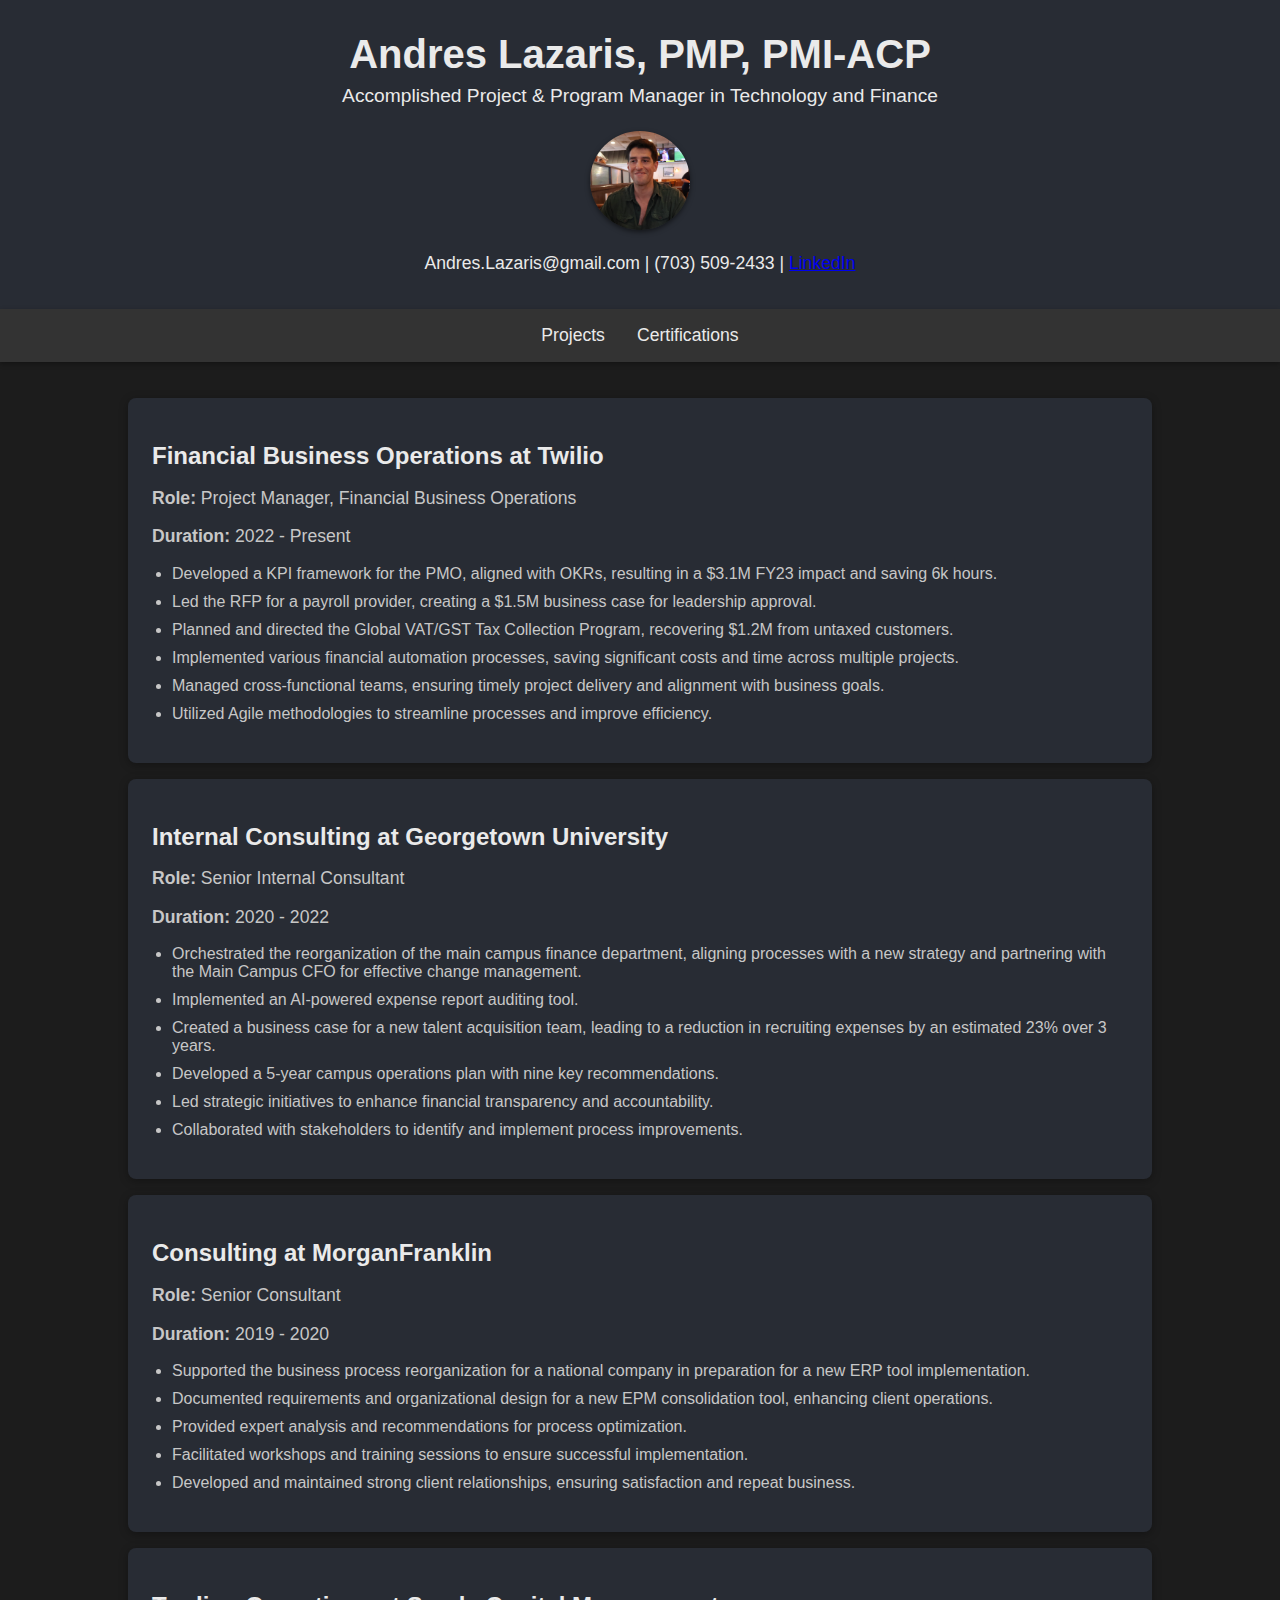
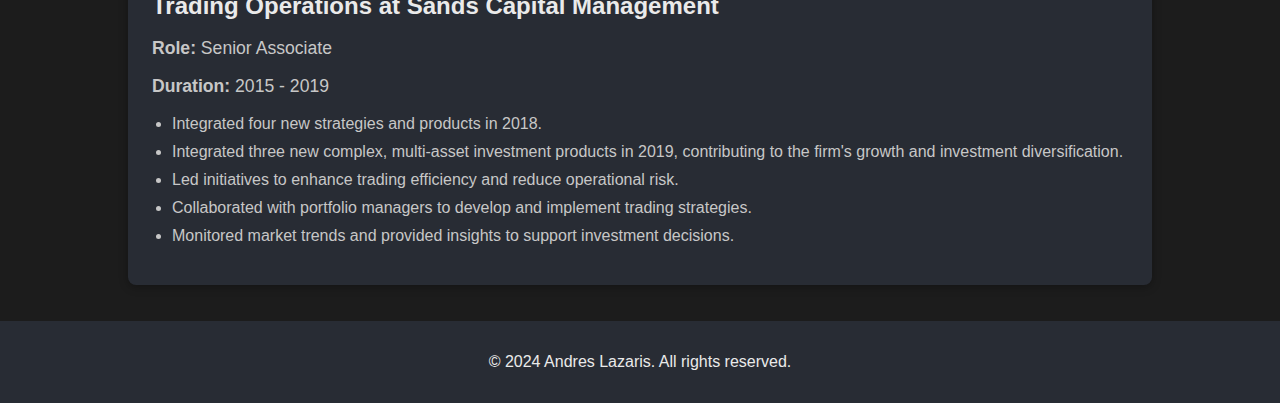
==== index.html @ 1d7e95e0 "Update index.html" ====
<!DOCTYPE html>
<html lang="en">
<head>
    <meta charset="UTF-8">
    <meta name="viewport" content="width=device-width, initial-scale=1.0">
    <title>Andres Lazaris - Accomplished Project & Program Manager</title>
    <link rel="stylesheet" href="https://cdnjs.cloudflare.com/ajax/libs/font-awesome/6.0.0-beta3/css/all.min.css">
    <style>
        body {
            font-family: 'Segoe UI', Tahoma, Geneva, Verdana, sans-serif;
            margin: 0;
            padding: 0;
            background-color: #1c1c1c;
            color: #eaeaea;
            display: flex;
            flex-direction: column;
            min-height: 100vh;
        }
        header {
            background-color: #282c34;
            color: #eaeaea;
            padding: 2rem 0;
            text-align: center;
            box-shadow: 0 2px 5px rgba(0, 0, 0, 0.3);
            display: flex;
            flex-direction: column;
            align-items: center;
        }
        header h1 {
            margin: 0;
            font-size: 2.5rem;
        }
        header p {
            font-size: 1.2rem;
            margin: 0.5rem 0;
        }
        .contact-info {
            margin-top: 1rem;
            text-align: center;
        }
        .contact-info img {
            border-radius: 50%;
            width: 100px;
            height: auto;
            box-shadow: 0 2px 5px rgba(0, 0, 0, 0.5);
            margin-bottom: 1rem;
        }
        .contact-info p {
            margin: 0.2rem 0;
            font-size: 1.1em;
        }
        nav {
            display: flex;
            justify-content: center;
            background-color: #333;
            box-shadow: 0 2px 5px rgba(0, 0, 0, 0.3);
        }
        nav a {
            color: #eaeaea;
            padding: 1rem;
            text-decoration: none;
            font-size: 1.1rem;
        }
        nav a:hover {
            background-color: #555;
        }
        .container {
            width: 80%;
            margin: 0 auto;
            padding: 20px;
            flex: 1;
        }
        .project, .certifications {
            background-color: #282c34;
            padding: 1.5rem;
            margin: 1rem 0;
            box-shadow: 0 2px 10px rgba(0, 0, 0, 0.3);
            transition: transform 0.3s ease;
            border-radius: 8px;
        }
        .project:hover, .certifications:hover {
            transform: translateY(-5px);
        }
        .project h2, .certifications h2 {
            color: #eaeaea;
            margin-bottom: 10px;
        }
        .project p, .certifications p {
            color: #c7c7c7;
            font-size: 1.1em;
        }
        .project ul, .certifications ul {
            color: #c7c7c7;
            padding-left: 20px;
        }
        .project ul li, .certifications ul li {
            margin-bottom: 10px;
        }
        footer {
            text-align: center;
            padding: 1rem 0;
            background-color: #282c34;
            color: #eaeaea;
        }
        .content-section {
            display: none;
        }
        .content-section.active {
            display: block;
        }
    </style>
    <script>
        function showSection(sectionId) {
            const sections = document.querySelectorAll('.content-section');
            sections.forEach(section => section.classList.remove('active'));
            document.getElementById(sectionId).classList.add('active');
        }
    </script>
</head>
<body onload="showSection('projects')">
    <header>
        <h1>Andres Lazaris, PMP, PMI-ACP</h1>
        <p>Accomplished Project & Program Manager in Technology and Finance</p>
        <div class="contact-info">
            <img src="images/selfie.png" alt="Andres Lazaris">
            <p>Andres.Lazaris@gmail.com | (703) 509-2433 | <a href="https://www.linkedin.com/in/andreslazaris">LinkedIn</a></p>
        </div>
    </header>
    <nav>
        <a href="javascript:void(0)" onclick="showSection('projects')">Projects</a>
        <a href="javascript:void(0)" onclick="showSection('certifications')">Certifications</a>
    </nav>
    <div class="container">
        <div id="projects" class="content-section active">
            <div class="project">
                <h2>Financial Business Operations at Twilio</h2>
                <p><strong>Role:</strong> Project Manager, Financial Business Operations</p>
                <p><strong>Duration:</strong> 2022 - Present</p>
                <ul>
                    <li>Developed a KPI framework for the PMO, aligned with OKRs, resulting in a $3.1M FY23 impact and saving 6k hours.</li>
                    <li>Led the RFP for a payroll provider, creating a $1.5M business case for leadership approval.</li>
                    <li>Planned and directed the Global VAT/GST Tax Collection Program, recovering $1.2M from untaxed customers.</li>
                    <li>Implemented various financial automation processes, saving significant costs and time across multiple projects.</li>
                    <li>Managed cross-functional teams, ensuring timely project delivery and alignment with business goals.</li>
                    <li>Utilized Agile methodologies to streamline processes and improve efficiency.</li>
                </ul>
            </div>
            <div class="project">
                <h2>Internal Consulting at Georgetown University</h2>
                <p><strong>Role:</strong> Senior Internal Consultant</p>
                <p><strong>Duration:</strong> 2020 - 2022</p>
                <ul>
                    <li>Orchestrated the reorganization of the main campus finance department, aligning processes with a new strategy and partnering with the Main Campus CFO for effective change management.</li>
                    <li>Implemented an AI-powered expense report auditing tool.</li>
                    <li>Created a business case for a new talent acquisition team, leading to a reduction in recruiting expenses by an estimated 23% over 3 years.</li>
                    <li>Developed a 5-year campus operations plan with nine key recommendations.</li>
                    <li>Led strategic initiatives to enhance financial transparency and accountability.</li>
                    <li>Collaborated with stakeholders to identify and implement process improvements.</li>
                </ul>
            </div>
            <div class="project">
                <h2>Consulting at MorganFranklin</h2>
                <p><strong>Role:</strong> Senior Consultant</p>
                <p><strong>Duration:</strong> 2019 - 2020</p>
                <ul>
                    <li>Supported the business process reorganization for a national company in preparation for a new ERP tool implementation.</li>
                    <li>Documented requirements and organizational design for a new EPM consolidation tool, enhancing client operations.</li>
                    <li>Provided expert analysis and recommendations for process optimization.</li>
                    <li>Facilitated workshops and training sessions to ensure successful implementation.</li>
                    <li>Developed and maintained strong client relationships, ensuring satisfaction and repeat business.</li>
                </ul>
            </div>
            <div class="project">
                <h2>Trading Operations at Sands Capital Management</h2>
                <p><strong>Role:</strong> Senior Associate</p>
                <p><strong>Duration:</strong> 2015 - 2019</p>
                <ul>
                    <li>Integrated four new strategies and products in 2018.</li>
                    <li>Integrated three new complex, multi-asset investment products in 2019, contributing to the firm's growth and investment diversification.</li>
                    <li>Led initiatives to enhance trading efficiency and reduce operational risk.</li>
                    <li>Collaborated with portfolio managers to develop and implement trading strategies.</li>
                    <li>Monitored market trends and provided insights to support investment decisions.</li>
                </ul>
            </div>
        </div>
        <div id="certifications" class="content-section">
            <div class="certifications">
                <h2>Certifications</h2>
                <ul>
                    <li>Project Management Professional (PMP)</li>
                    <li>Agile Certified Practitioner (PMI-ACP)</li>
                    <li>PMI Organizational Transformation</li>
                </ul>
            </div>
        </div>
    </div>
    <footer>
        <p>© 2024 Andres Lazaris. All rights reserved.</p>
    </footer>
</body>
</html>
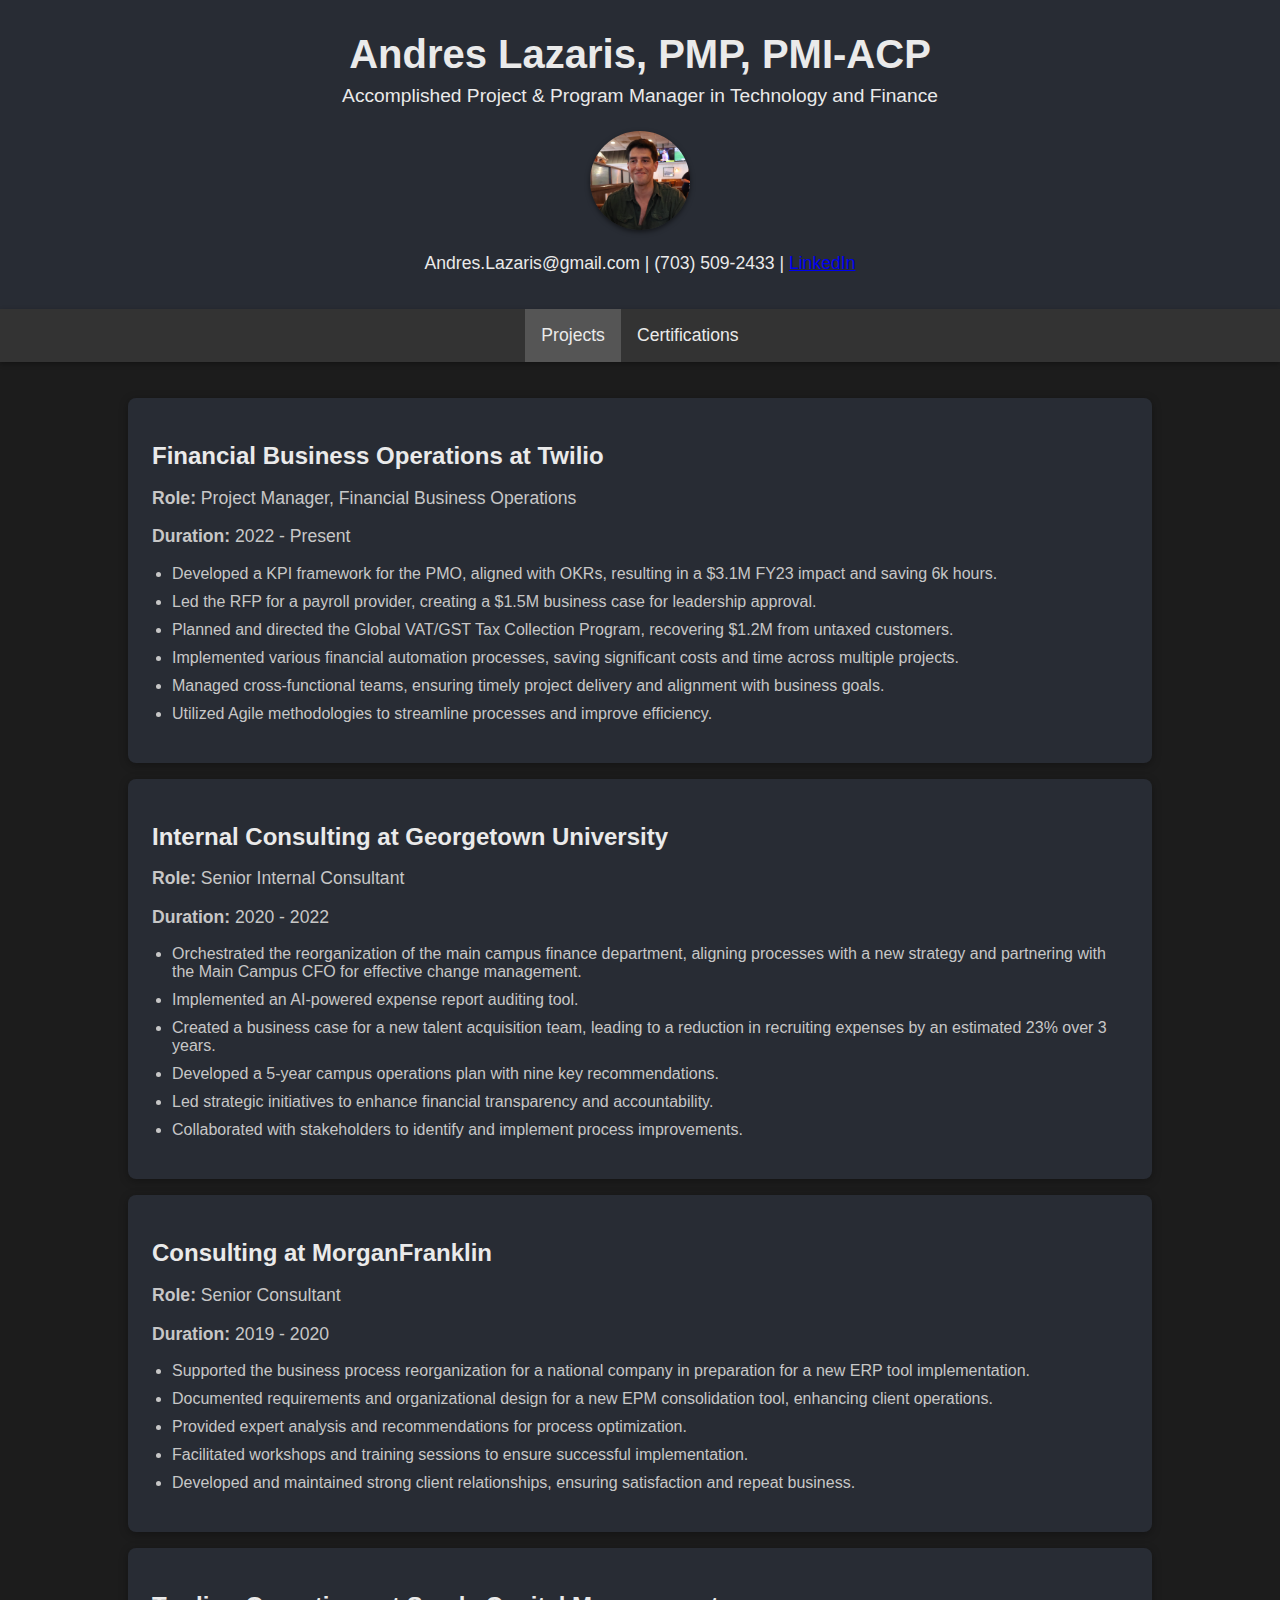
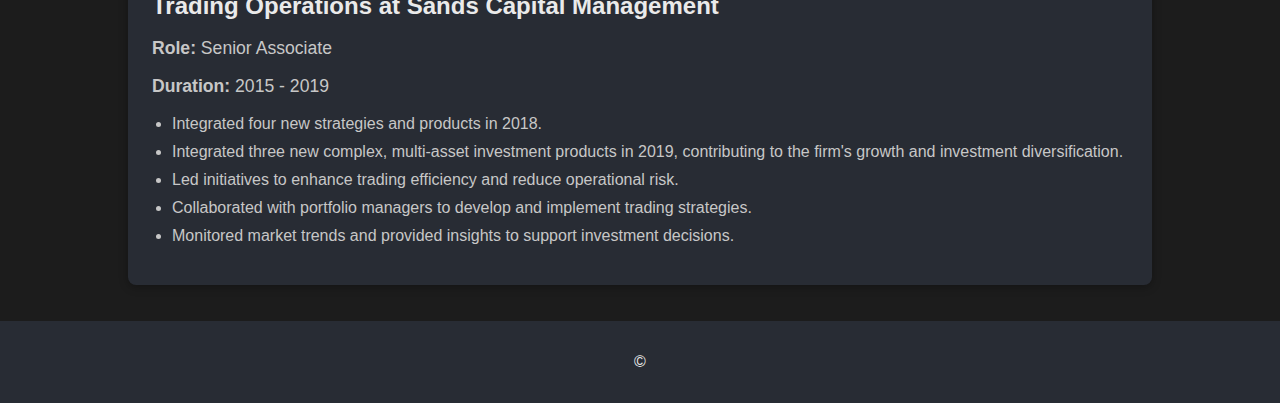
==== commit 8b104270: "Update index.html" ====
--- a/index.html
+++ b/index.html
@@ -61,7 +61,7 @@
             text-decoration: none;
             font-size: 1.1rem;
         }
-        nav a:hover {
+        nav a:hover, nav a.active {
             background-color: #555;
         }
         .container {
@@ -114,6 +114,10 @@
             const sections = document.querySelectorAll('.content-section');
             sections.forEach(section => section.classList.remove('active'));
             document.getElementById(sectionId).classList.add('active');
+
+            const navLinks = document.querySelectorAll('nav a');
+            navLinks.forEach(link => link.classList.remove('active'));
+            document.querySelector(`nav a[href="javascript:void(0)"`).classList.add('active');
         }
     </script>
 </head>
@@ -127,7 +131,7 @@
         </div>
     </header>
     <nav>
-        <a href="javascript:void(0)" onclick="showSection('projects')">Projects</a>
+        <a href="javascript:void(0)" onclick="showSection('projects')" class="active">Projects</a>
         <a href="javascript:void(0)" onclick="showSection('certifications')">Certifications</a>
     </nav>
     <div class="container">
@@ -195,7 +199,4 @@
         </div>
     </div>
     <footer>
-        <p>© 2024 Andres Lazaris. All rights reserved.</p>
-    </footer>
-</body>
-</html>
+        <p>©
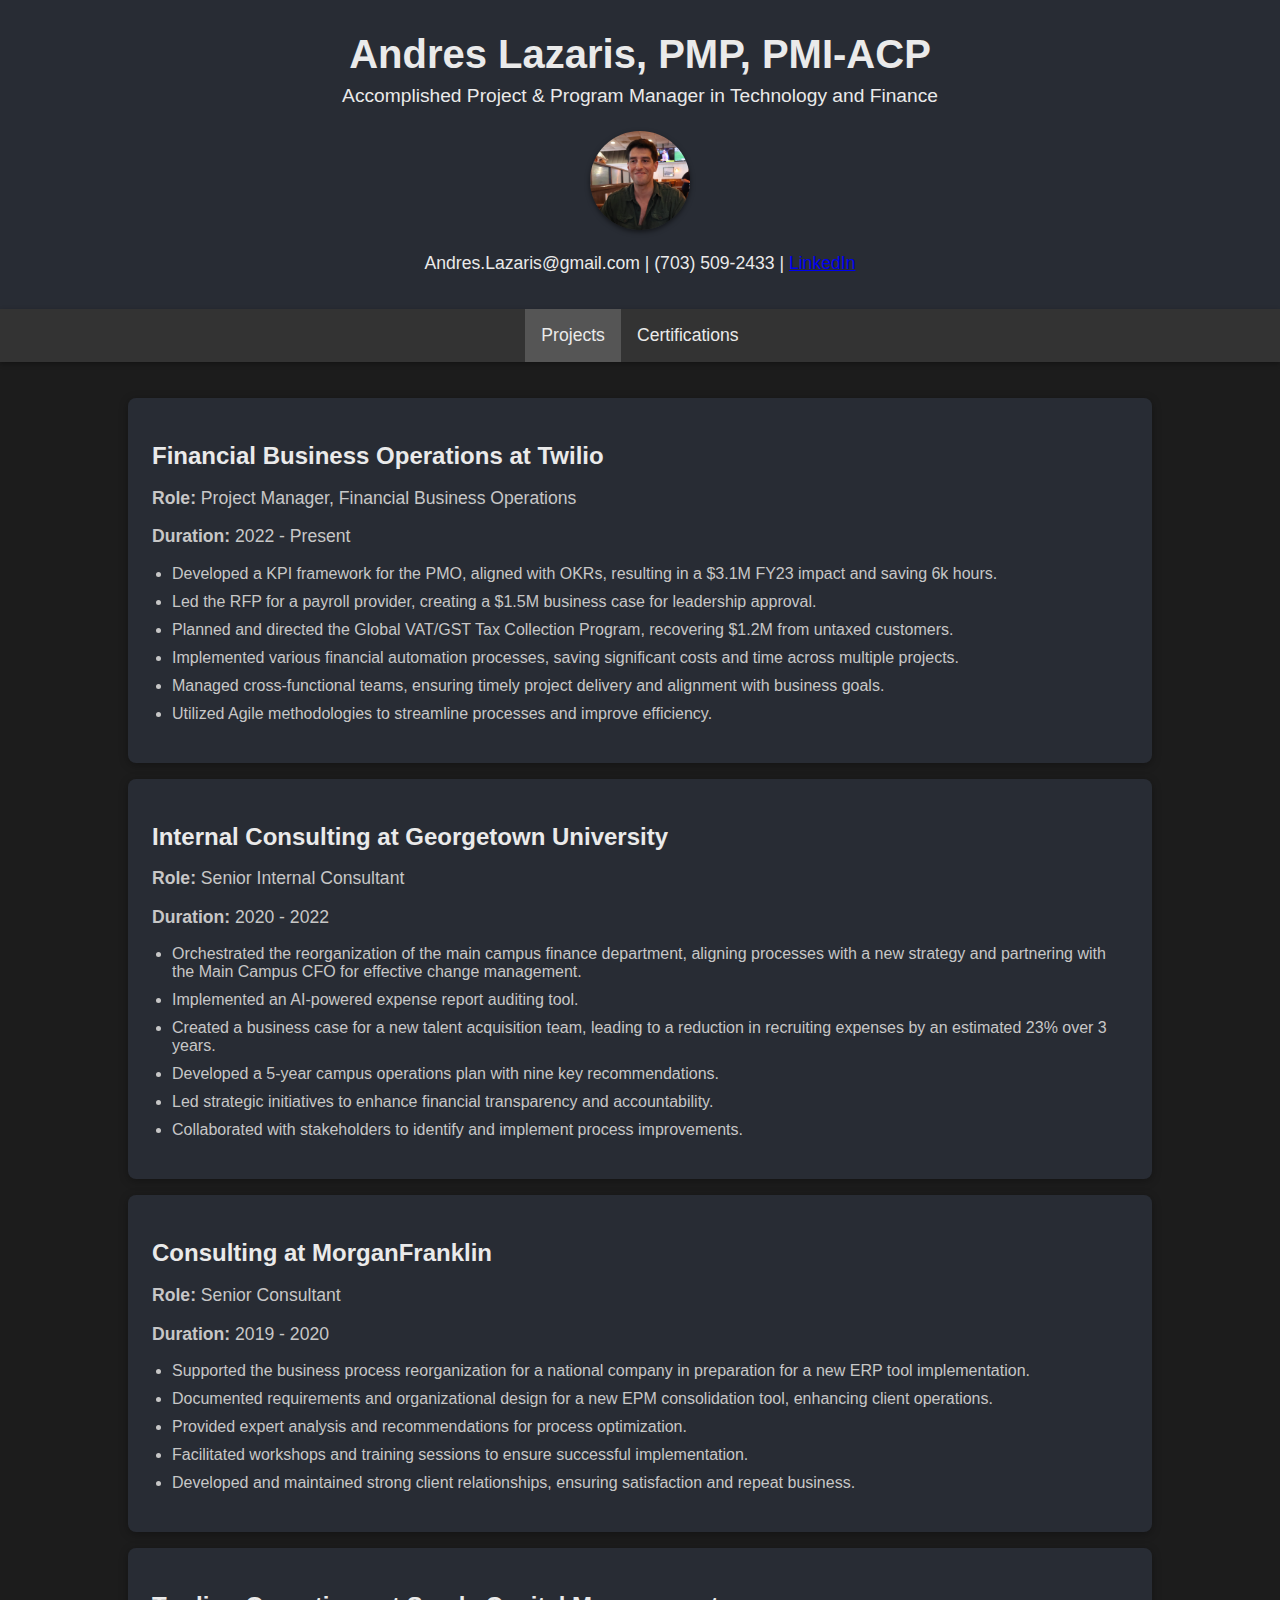
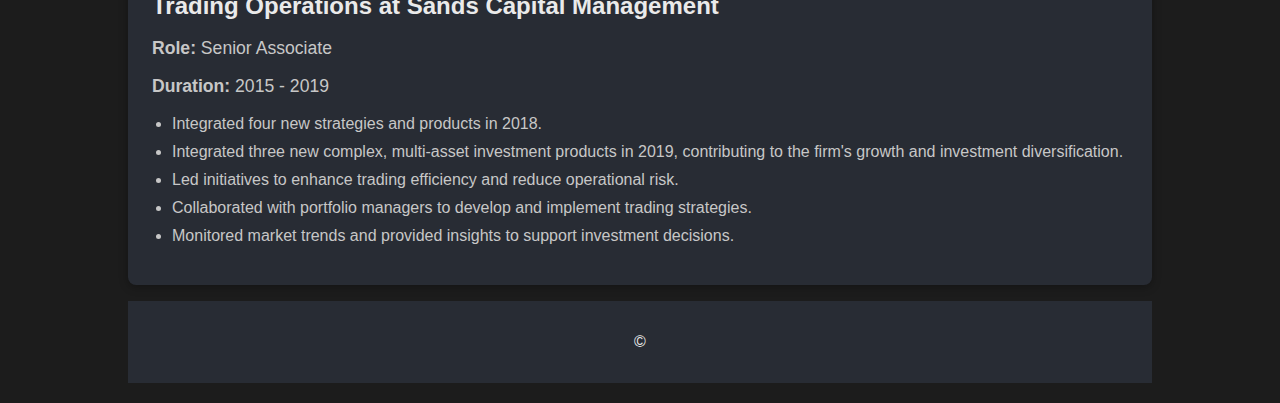
==== commit 2952784b: "Update index.html" ====
--- a/index.html
+++ b/index.html
@@ -132,7 +132,7 @@
     </header>
     <nav>
         <a href="javascript:void(0)" onclick="showSection('projects')" class="active">Projects</a>
-        <a href="javascript:void(0)" onclick="showSection('certifications')">Certifications</a>
+        <a href="javascript:void(0)" onclick="showSection('certifications')" id="certificationsLink">Certifications</a>
     </nav>
     <div class="container">
         <div id="projects" class="content-section active">
@@ -196,7 +196,7 @@
                     <li>PMI Organizational Transformation</li>
                 </ul>
             </div>
-        </div>
+        </div
     </div>
     <footer>
         <p>©
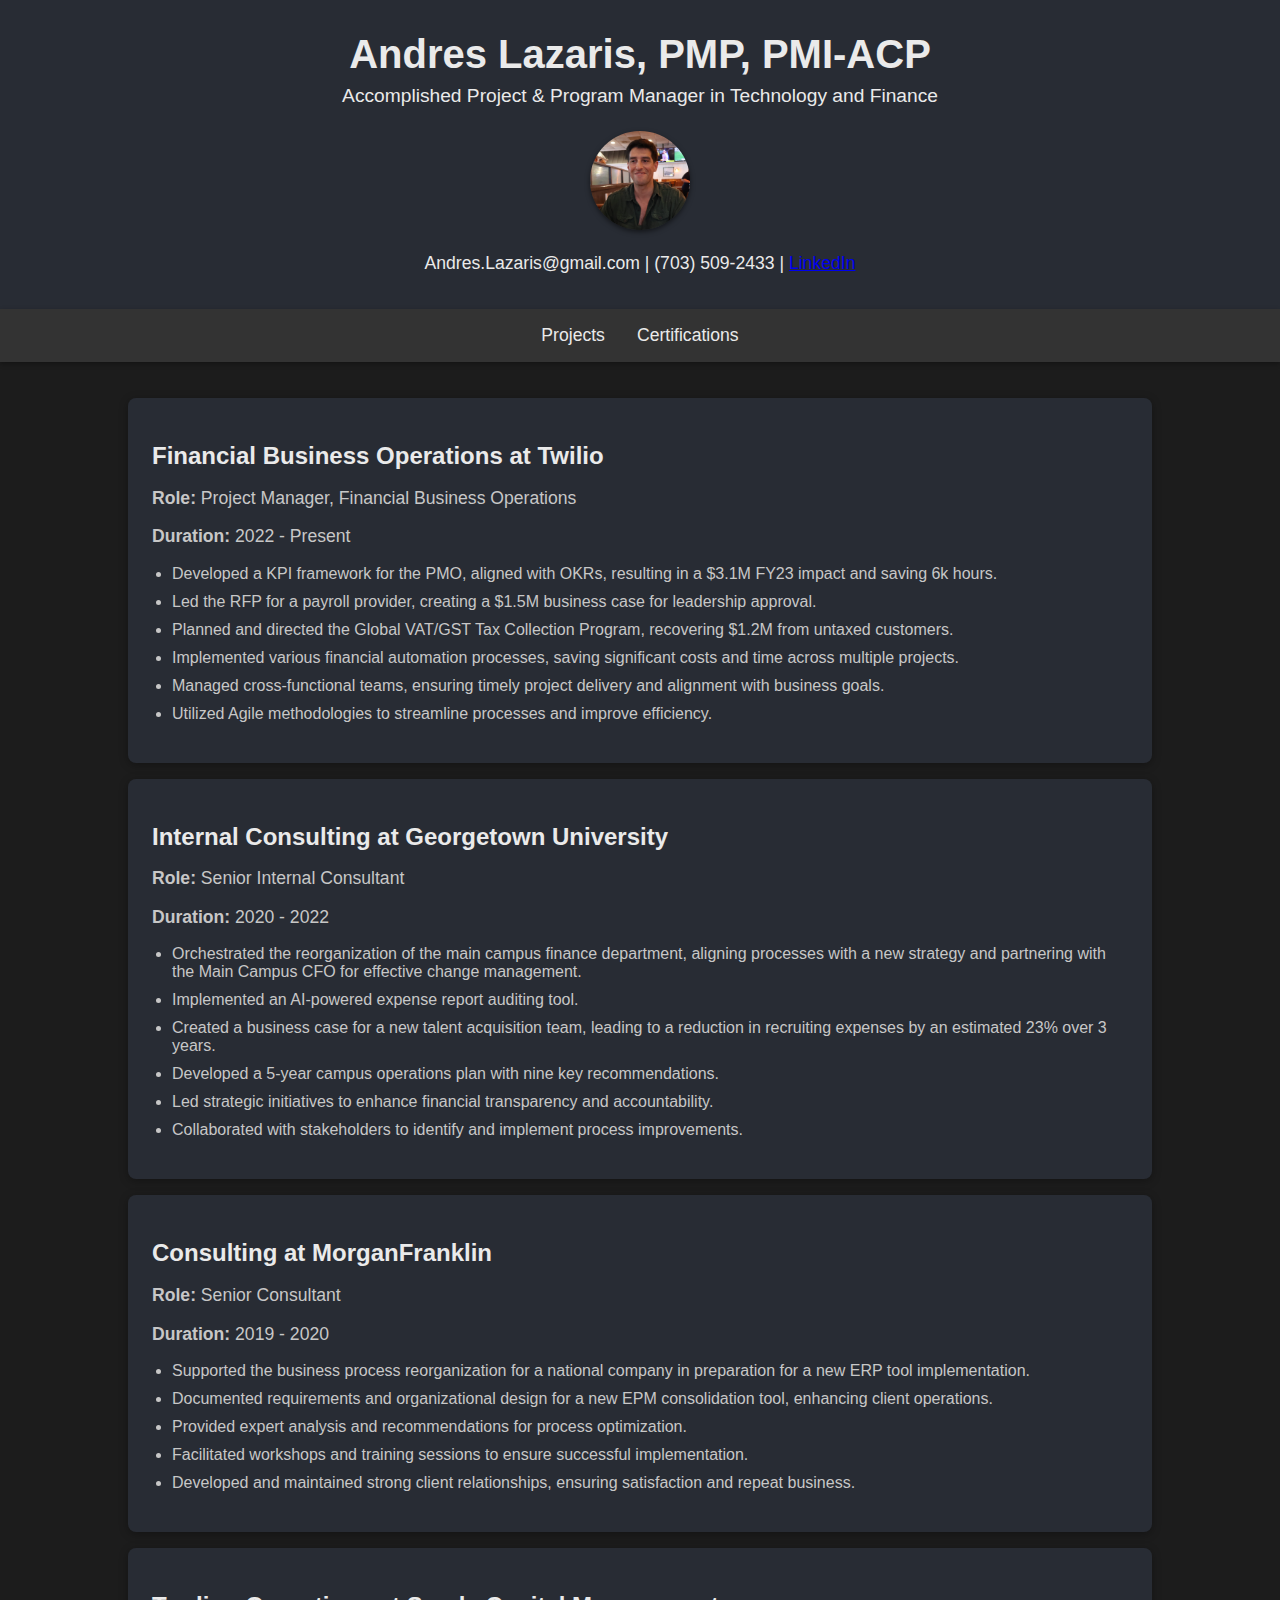
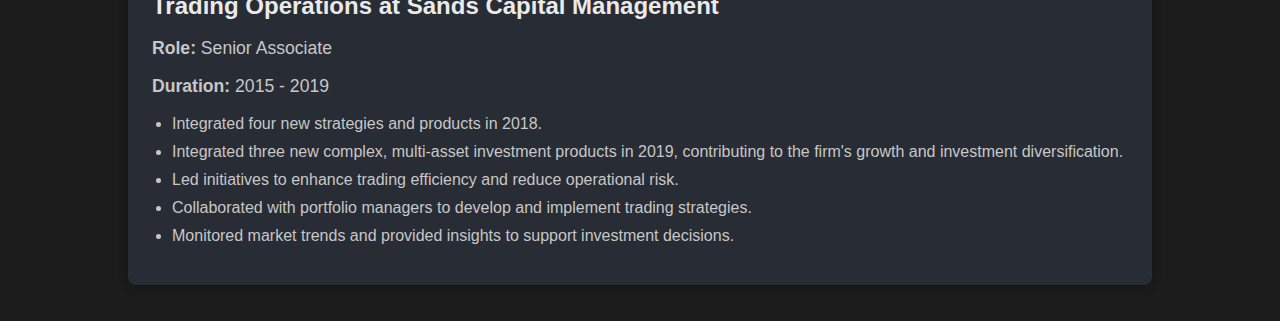
==== commit 9c2758dd: "Update index.html" ====
--- a/index.html
+++ b/index.html
@@ -117,7 +117,7 @@
 
             const navLinks = document.querySelectorAll('nav a');
             navLinks.forEach(link => link.classList.remove('active'));
-            document.querySelector(`nav a[href="javascript:void(0)"`).classList.add('active');
+            document.querySelector(`nav a[href="javascript:void(0)" onclick="showSection('${sectionId}')"]`).classList.add('active');
         }
     </script>
 </head>
@@ -132,7 +132,7 @@
     </header>
     <nav>
         <a href="javascript:void(0)" onclick="showSection('projects')" class="active">Projects</a>
-        <a href="javascript:void(0)" onclick="showSection('certifications')" id="certificationsLink">Certifications</a>
+        <a href="javascript:void(0)" onclick="showSection('certifications')">Certifications</a>
     </nav>
     <div class="container">
         <div id="projects" class="content-section active">
@@ -195,7 +195,7 @@
                     <li>Agile Certified Practitioner (PMI-ACP)</li>
                     <li>PMI Organizational Transformation</li>
                 </ul>
-            </div>
+            </div
         </div
     </div>
     <footer>
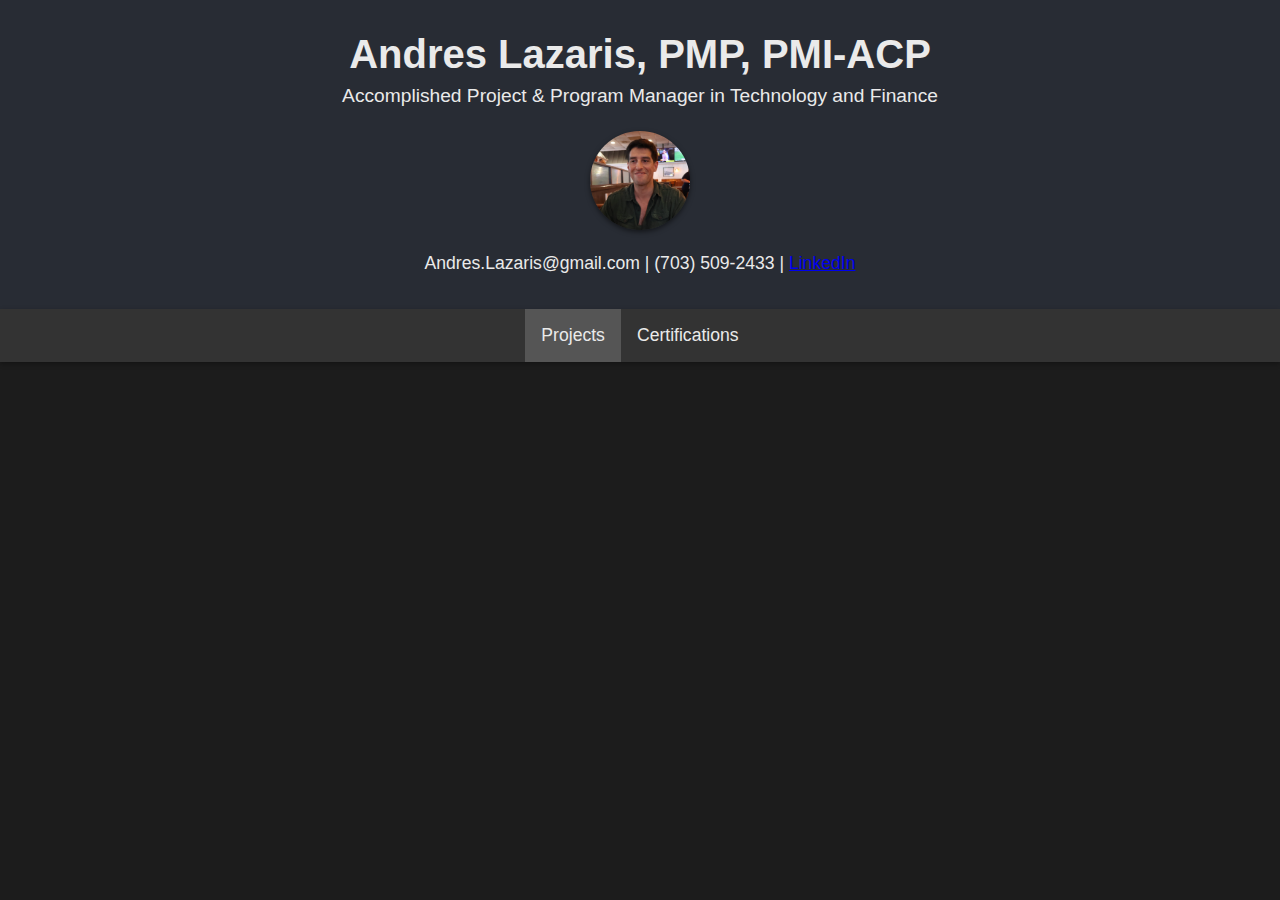
==== commit a08b5295: "Update index.html" ====
--- a/index.html
+++ b/index.html
@@ -134,8 +134,15 @@
         <a href="javascript:void(0)" onclick="showSection('projects')" class="active">Projects</a>
         <a href="javascript:void(0)" onclick="showSection('certifications')">Certifications</a>
     </nav>
-    <div class="container">
-        <div id="projects" class="content-section active">
+        <div class="container">
+        <div id="blog" class="content-section active">
+            <div class="blog">
+                <h2>Blog</h2>
+                <p>Welcome to my blog! Here you'll find posts about my latest projects, insights into project management, and tips for success in the tech and finance industries.</p>
+                <!-- Add your blog posts here -->
+            </div>
+        </div>
+        <div id="resume" class="content-section active">
             <div class="project">
                 <h2>Financial Business Operations at Twilio</h2>
                 <p><strong>Role:</strong> Project Manager, Financial Business Operations</p>
@@ -175,7 +182,7 @@
                 </ul>
             </div>
             <div class="project">
-                <h2>Trading Operations at Sands Capital Management</h2>
+                <h2>Portfolio Implementation Operations at Sands Capital Management</h2>
                 <p><strong>Role:</strong> Senior Associate</p>
                 <p><strong>Duration:</strong> 2015 - 2019</p>
                 <ul>
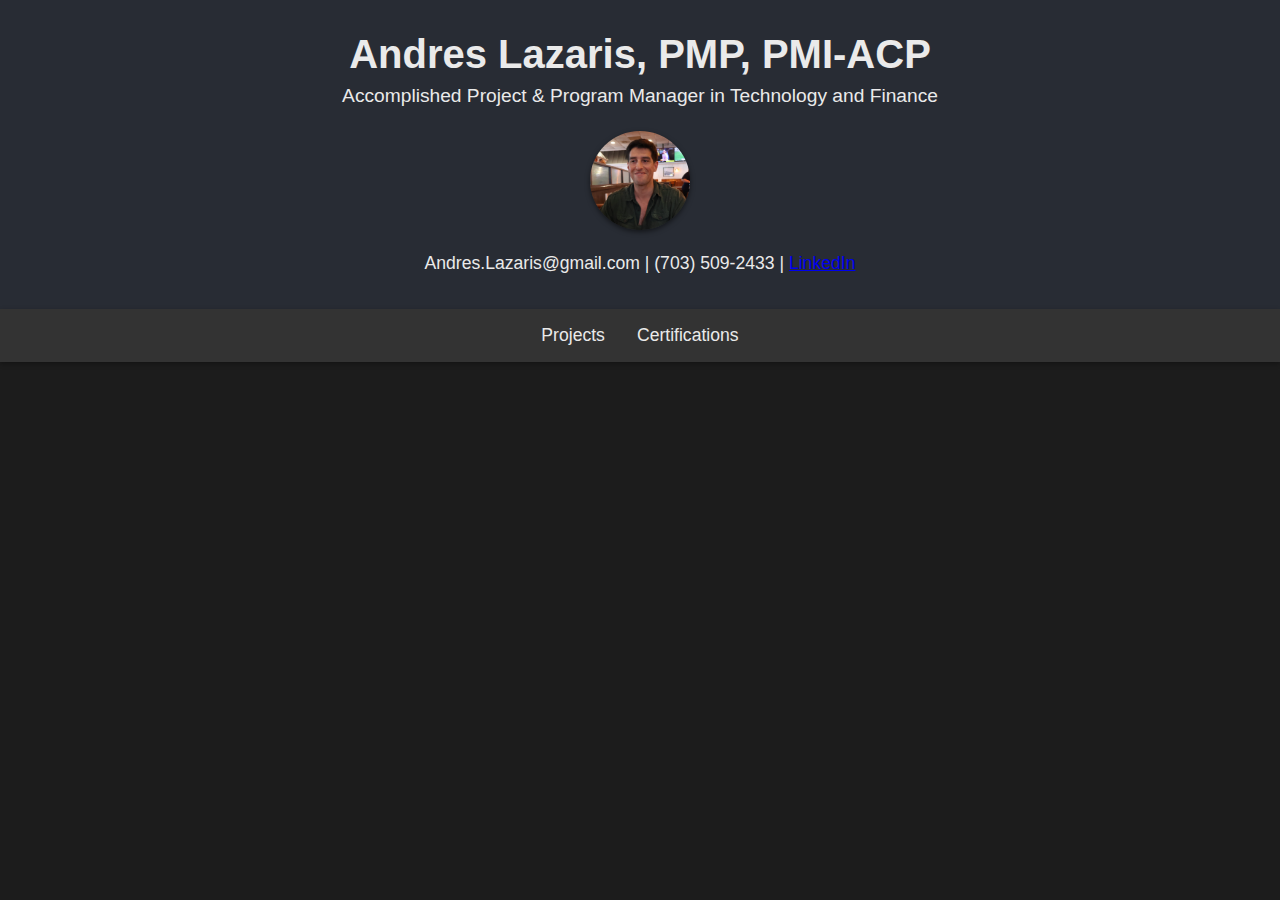
==== commit 9fc21ea2: "Update index.html" ====
--- a/index.html
+++ b/index.html
@@ -131,7 +131,7 @@
         </div>
     </header>
     <nav>
-        <a href="javascript:void(0)" onclick="showSection('projects')" class="active">Projects</a>
+        <a href="javascript:void(0)" onclick="showSection('projects')">Projects</a>
         <a href="javascript:void(0)" onclick="showSection('certifications')">Certifications</a>
     </nav>
         <div class="container">
@@ -142,7 +142,7 @@
                 <!-- Add your blog posts here -->
             </div>
         </div>
-        <div id="resume" class="content-section active">
+        <div id="resume" class="content-section">
             <div class="project">
                 <h2>Financial Business Operations at Twilio</h2>
                 <p><strong>Role:</strong> Project Manager, Financial Business Operations</p>
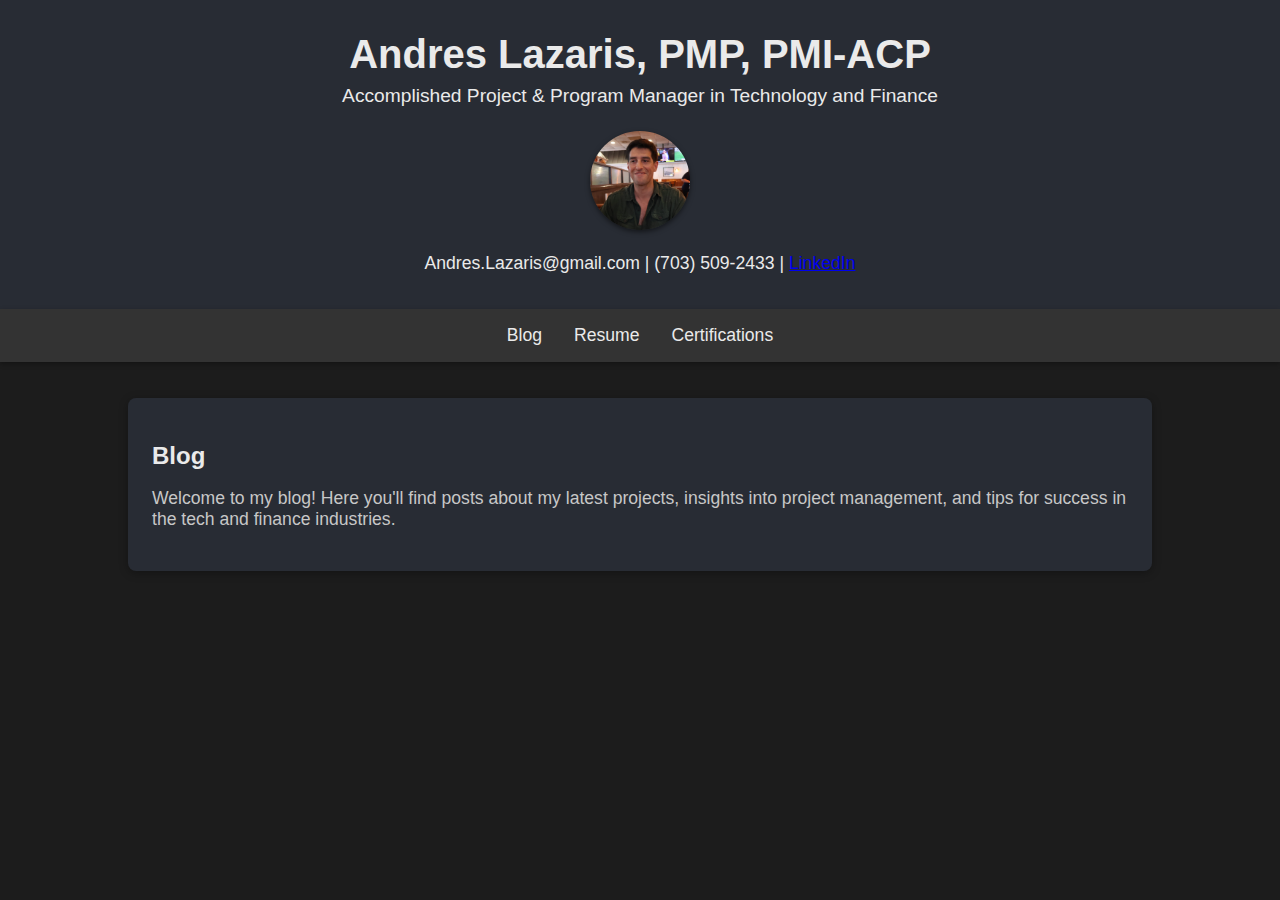
==== commit ab6c2d80: "Update index.html" ====
--- a/index.html
+++ b/index.html
@@ -70,7 +70,7 @@
             padding: 20px;
             flex: 1;
         }
-        .project, .certifications {
+        .project, .certifications, .blog {
             background-color: #282c34;
             padding: 1.5rem;
             margin: 1rem 0;
@@ -78,22 +78,22 @@
             transition: transform 0.3s ease;
             border-radius: 8px;
         }
-        .project:hover, .certifications:hover {
+        .project:hover, .certifications:hover, .blog:hover {
             transform: translateY(-5px);
         }
-        .project h2, .certifications h2 {
+        .project h2, .certifications h2, .blog h2 {
             color: #eaeaea;
             margin-bottom: 10px;
         }
-        .project p, .certifications p {
+        .project p, .certifications p, .blog p {
             color: #c7c7c7;
             font-size: 1.1em;
         }
-        .project ul, .certifications ul {
+        .project ul, .certifications ul, .blog ul {
             color: #c7c7c7;
             padding-left: 20px;
         }
-        .project ul li, .certifications ul li {
+        .project ul li, .certifications ul li, .blog ul li {
             margin-bottom: 10px;
         }
         footer {
@@ -121,7 +121,7 @@
         }
     </script>
 </head>
-<body onload="showSection('projects')">
+<body onload="showSection('blog')">
     <header>
         <h1>Andres Lazaris, PMP, PMI-ACP</h1>
         <p>Accomplished Project & Program Manager in Technology and Finance</p>
@@ -131,10 +131,11 @@
         </div>
     </header>
     <nav>
-        <a href="javascript:void(0)" onclick="showSection('projects')">Projects</a>
+        <a href="javascript:void(0)" onclick="showSection('blog')" class="active">Blog</a>
+        <a href="javascript:void(0)" onclick="showSection('resume')">Resume</a>
         <a href="javascript:void(0)" onclick="showSection('certifications')">Certifications</a>
     </nav>
-        <div class="container">
+    <div class="container">
         <div id="blog" class="content-section active">
             <div class="blog">
                 <h2>Blog</h2>
@@ -182,13 +183,13 @@
                 </ul>
             </div>
             <div class="project">
-                <h2>Portfolio Implementation Operations at Sands Capital Management</h2>
+                <h2>Trading Operations at Sands Capital Management</h2>
                 <p><strong>Role:</strong> Senior Associate</p>
                 <p><strong>Duration:</strong> 2015 - 2019</p>
                 <ul>
                     <li>Integrated four new strategies and products in 2018.</li>
                     <li>Integrated three new complex, multi-asset investment products in 2019, contributing to the firm's growth and investment diversification.</li>
-                    <li>Led initiatives to enhance trading efficiency and reduce operational risk.</li>
+                    <li>Led initiatives to enhance trading efficiency and reduce operational risk
                     <li>Collaborated with portfolio managers to develop and implement trading strategies.</li>
                     <li>Monitored market trends and provided insights to support investment decisions.</li>
                 </ul>
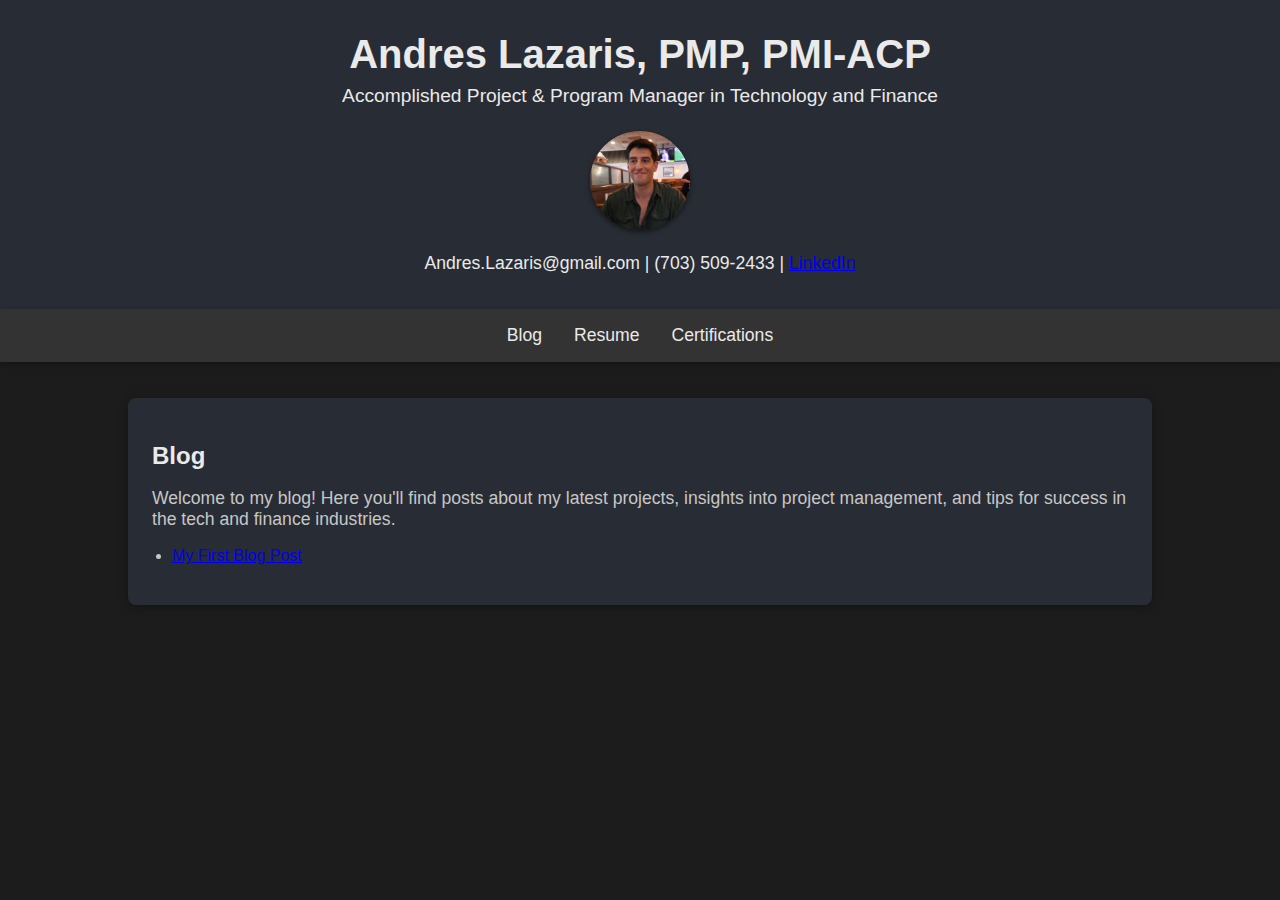
==== commit 668d0290: "Update index.html" ====
--- a/index.html
+++ b/index.html
@@ -140,7 +140,10 @@
             <div class="blog">
                 <h2>Blog</h2>
                 <p>Welcome to my blog! Here you'll find posts about my latest projects, insights into project management, and tips for success in the tech and finance industries.</p>
-                <!-- Add your blog posts here -->
+                <ul>
+                    <li><a href="blog/post1.html">My First Blog Post</a></li>
+                    <!-- Add more blog post links here -->
+                </ul>
             </div>
         </div>
         <div id="resume" class="content-section">
